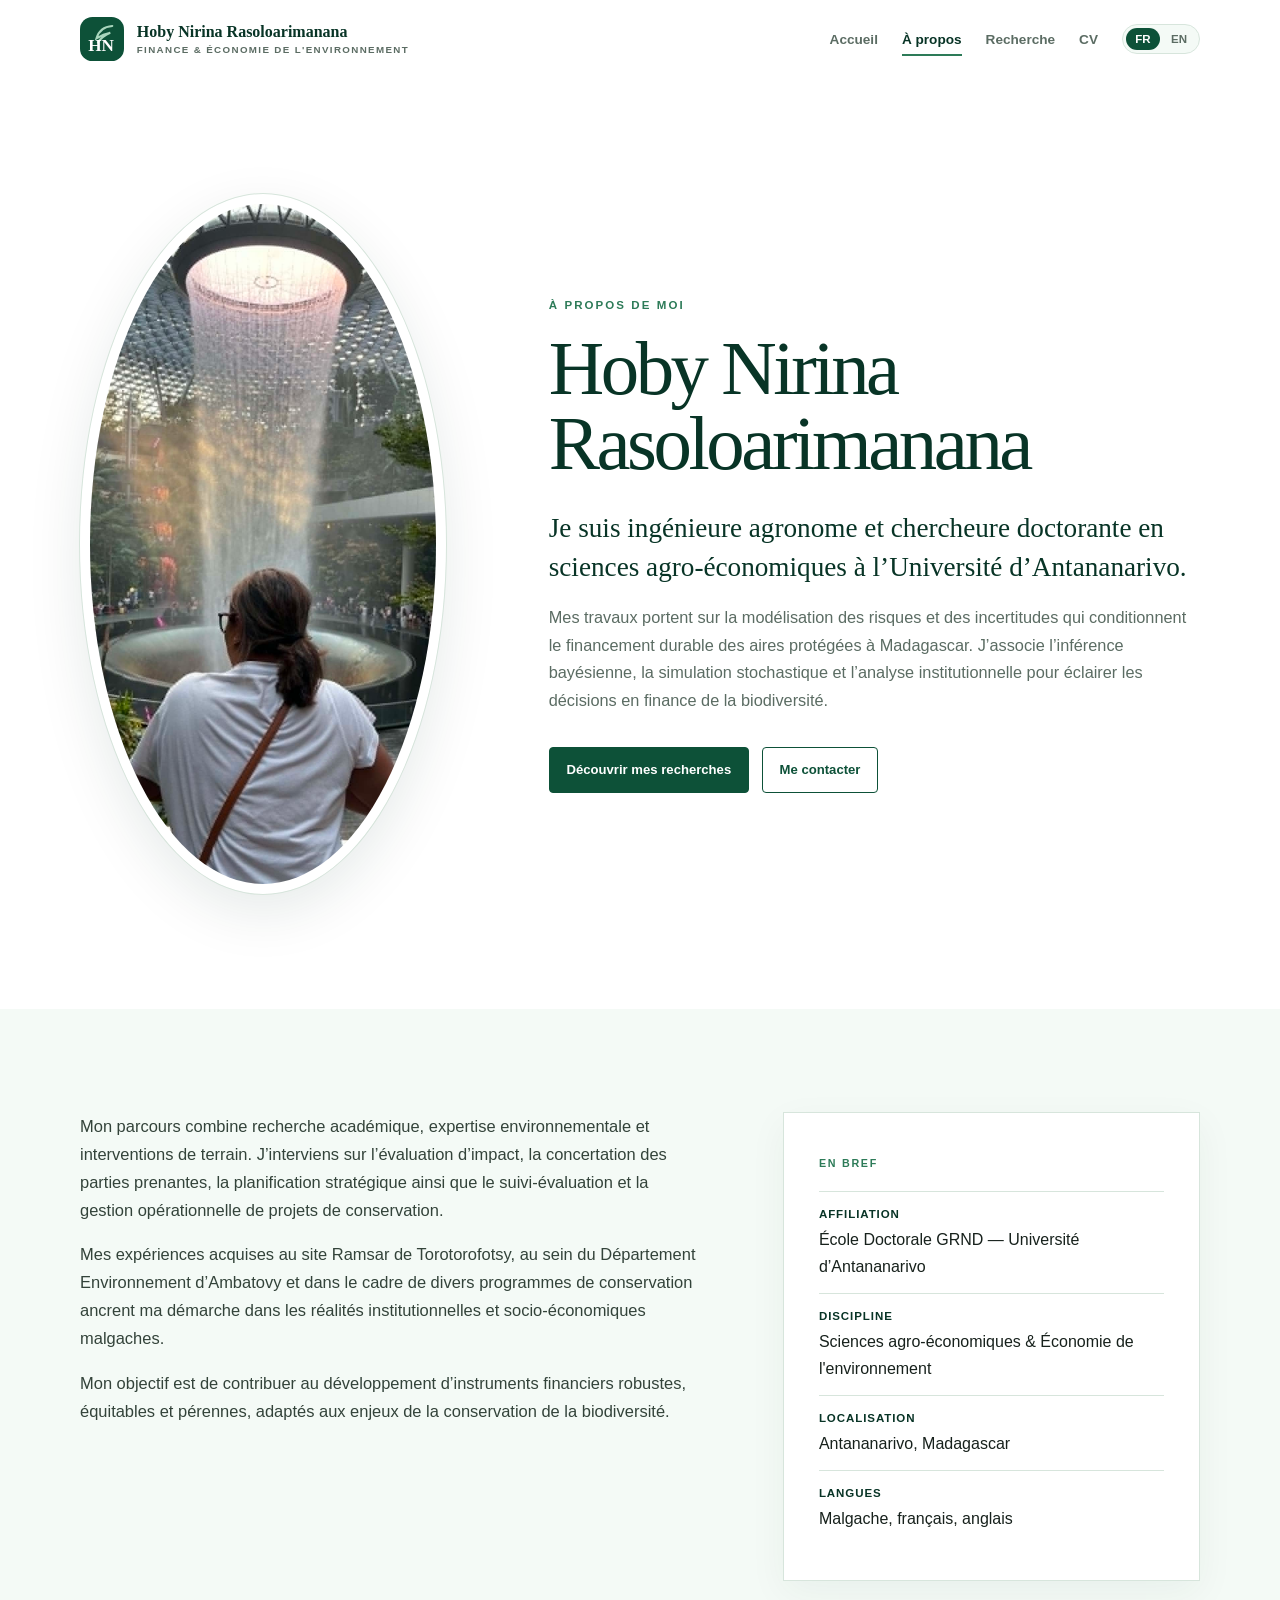
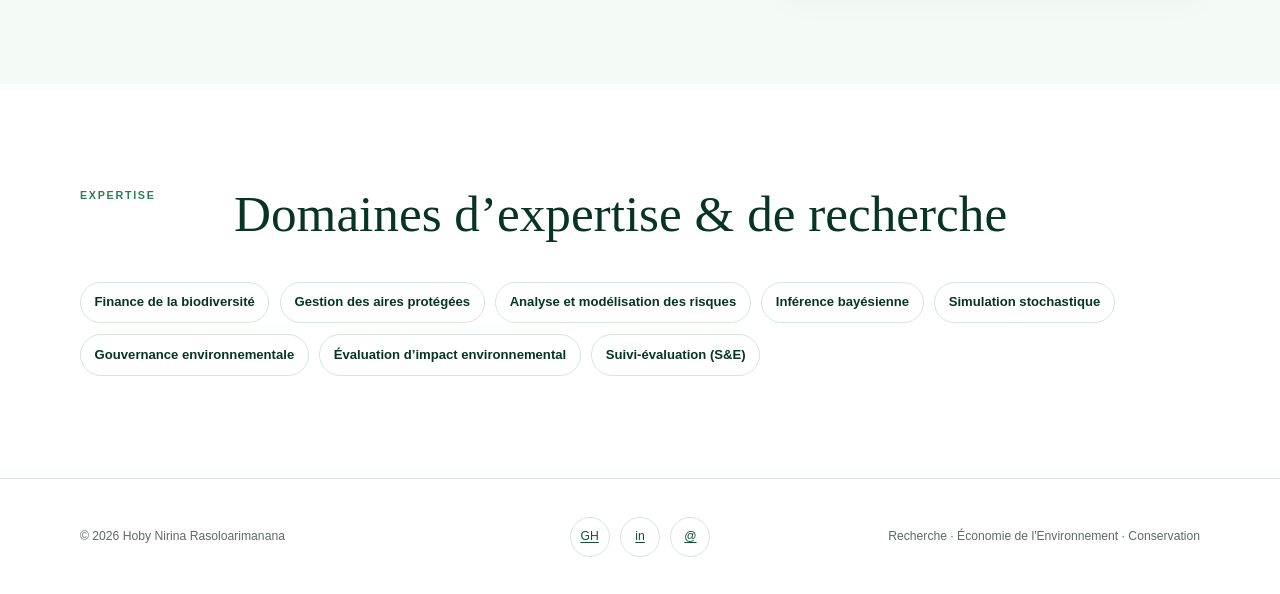
==== about.html @ bfa4f194 "Add files via upload" ====
<!doctype html>
<html lang="fr" data-language="fr">
<head>
  <meta charset="utf-8">
  <meta name="viewport" content="width=device-width,initial-scale=1">
  <meta name="description" content="Profil académique et professionnel de Hoby Nirina Rasoloarimanana, ingénieure agronome et chercheure.">
  <title>À propos | Hoby Nirina Rasoloarimanana</title>
  <link rel="icon" href="brand.svg" type="image/svg+xml">
  <link rel="stylesheet" href="style.css">
  <script src="main.js" defer></script>
</head>
<body data-title-fr="À propos | Hoby Nirina Rasoloarimanana" data-title-en="About | Hoby Nirina Rasoloarimanana">
  <script>/* Cette page partage volontairement le contenu principal de l'accueil. */</script>
  
  <header class="site-header">
    <nav class="navbar container">
      <a class="brand" href="index.html">
        <img src="brand.svg" alt="Logo Hoby Nirina Rasoloarimanana" width="44" height="44">
        <span>Hoby Nirina Rasoloarimanana
          <small>
            <span data-lang="fr">Finance & Économie de l'Environnement</span>
            <span data-lang="en">Financial & Environmental Economics</span>
          </small>
        </span>
      </a>
      <button class="menu-toggle" type="button" aria-label="Menu" aria-expanded="false" aria-controls="main-menu">
        <span></span><span></span><span></span>
      </button>
      <ul class="nav-links" id="main-menu">
        <li><a href="index.html"><span data-lang="fr">Accueil</span><span data-lang="en">Home</span></a></li>
        <li><a href="about.html" aria-current="page"><span data-lang="fr">À propos</span><span data-lang="en">About</span></a></li>
        <li><a href="research.html"><span data-lang="fr">Recherche</span><span data-lang="en">Research</span></a></li>
        <li><a href="cv.html">CV</a></li>
        <li class="language-switch">
          <button type="button" data-language-option="fr">FR</button>
          <button type="button" data-language-option="en">EN</button>
        </li>
      </ul>
    </nav>
  </header>

  <main id="content">
    <section class="about-hero">
      <div class="container about-grid">
        <figure class="portrait-wrap reveal">
          <img class="portrait" src="profile_hoby.png" alt="Portrait de Hoby Nirina Rasoloarimanana" width="700" height="700">
        </figure>
        <div class="reveal">
          <p class="eyebrow">
            <span data-lang="fr">À propos de moi</span>
            <span data-lang="en">About me</span>
          </p>
          <h1>Hoby Nirina<br>Rasoloarimanana</h1>
          
          <div data-lang="fr">
            <p class="hero-intro">Je suis ingénieure agronome et chercheure doctorante en sciences agro-économiques à l’Université d’Antananarivo.</p>
            <p class="hero-copy">Mes travaux portent sur la modélisation des risques et des incertitudes qui conditionnent le financement durable des aires protégées à Madagascar. J’associe l’inférence bayésienne, la simulation stochastique et l’analyse institutionnelle pour éclairer les décisions en finance de la biodiversité.</p>
          </div>
          
          <div data-lang="en">
            <p class="hero-intro">I am an Agronomist and PhD candidate in Agro-Economics at the University of Antananarivo.</p>
            <p class="hero-copy">My research focuses on modeling the risks and uncertainties surrounding the sustainable financing of protected areas in Madagascar. I combine Bayesian inference, stochastic simulation, and institutional analysis to guide biodiversity finance mechanisms.</p>
          </div>
          
          <div class="actions">
            <a class="button" href="research.html">
              <span data-lang="fr">Découvrir mes recherches</span>
              <span data-lang="en">Explore my research</span>
            </a>
            <a class="button secondary" href="mailto:hobynirina118@gmail.com">
              <span data-lang="fr">Me contacter</span>
              <span data-lang="en">Contact me</span>
            </a>
          </div>
        </div>
      </div>
    </section>

    <section class="section soft">
      <div class="container two-column">
        <div class="prose reveal">
          <div data-lang="fr">
            <p>Mon parcours combine recherche académique, expertise environnementale et interventions de terrain. J’interviens sur l’évaluation d’impact, la concertation des parties prenantes, la planification stratégique ainsi que le suivi-évaluation et la gestion opérationnelle de projets de conservation.</p>
            <p>Mes expériences acquises au site Ramsar de Torotorofotsy, au sein du Département Environnement d’Ambatovy et dans le cadre de divers programmes de conservation ancrent ma démarche dans les réalités institutionnelles et socio-économiques malgaches.</p>
            <p>Mon objectif est de contribuer au développement d’instruments financiers robustes, équitables et pérennes, adaptés aux enjeux de la conservation de la biodiversité.</p>
          </div>
          <div data-lang="en">
            <p>My background bridges academic research, environmental expertise, and field-based interventions. My experience covers environmental impact assessment, stakeholder engagement, strategic planning, monitoring & evaluation (M&E), and operational project management.</p>
            <p>My work at the Torotorofotsy Ramsar site, within Ambatovy’s Environment Department, and across various conservation initiatives deeply grounds my approach in Madagascar’s institutional and socio-economic realities.</p>
            <p>I aim to support the design of robust, equitable, and long-term financial mechanisms tailored to biodiversity conservation challenges.</p>
          </div>
        </div>
        
        <aside class="info-card reveal">
          <span class="card-label">
            <span data-lang="fr">En bref</span>
            <span data-lang="en">At a glance</span>
          </span>
          <ul class="compact-list">
            <li>
              <strong><span data-lang="fr">Affiliation</span><span data-lang="en">Affiliation</span></strong>
              <span>École Doctorale GRND — Université d’Antananarivo</span>
            </li>
            <li>
              <strong><span data-lang="fr">Discipline</span><span data-lang="en">Field</span></strong>
              <span>
                <span data-lang="fr">Sciences agro-économiques & Économie de l'environnement</span>
                <span data-lang="en">Agro-economics & Environmental Economics</span>
              </span>
            </li>
            <li>
              <strong><span data-lang="fr">Localisation</span><span data-lang="en">Location</span></strong>
              <span>Antananarivo, Madagascar</span>
            </li>
            <li>
              <strong><span data-lang="fr">Langues</span><span data-lang="en">Languages</span></strong>
              <span>
                <span data-lang="fr">Malgache, français, anglais</span>
                <span data-lang="en">Malagasy, French, English</span>
              </span>
            </li>
          </ul>
        </aside>
      </div>
    </section>

    <section class="section">
      <div class="container">
        <div class="section-heading reveal">
          <span class="section-number">Expertise</span>
          <div>
            <h2>
              <span data-lang="fr">Domaines d’expertise & de recherche</span>
              <span data-lang="en">Research & Professional Expertise</span>
            </h2>
          </div>
        </div>
        <ul class="topic-list reveal">
          <li><span data-lang="fr">Finance de la biodiversité</span><span data-lang="en">Biodiversity Finance</span></li>
          <li><span data-lang="fr">Gestion des aires protégées</span><span data-lang="en">Protected Area Management</span></li>
          <li><span data-lang="fr">Analyse et modélisation des risques</span><span data-lang="en">Risk Modeling & Analysis</span></li>
          <li><span data-lang="fr">Inférence bayésienne</span><span data-lang="en">Bayesian Inference</span></li>
          <li><span data-lang="fr">Simulation stochastique</span><span data-lang="en">Stochastic Simulation</span></li>
          <li><span data-lang="fr">Gouvernance environnementale</span><span data-lang="en">Environmental Governance</span></li>
          <li><span data-lang="fr">Évaluation d’impact environnemental</span><span data-lang="en">Environmental Impact Assessment</span></li>
          <li><span data-lang="fr">Suivi-évaluation (S&E)</span><span data-lang="en">Monitoring & Evaluation (M&E)</span></li>
        </ul>
      </div>
    </section>
  </main>

  <footer class="site-footer">
    <div class="container footer-inner">
      <p>© 2026 Hoby Nirina Rasoloarimanana</p>
      <div class="social-links">
        <a href="https://github.com/hobyrasolo" target="_blank" rel="noopener noreferrer" aria-label="GitHub">GH</a>
        <a href="https://www.linkedin.com/in/hoby-nirina-rasoloarimanana" target="_blank" rel="noopener noreferrer" aria-label="LinkedIn">in</a>
        <a href="mailto:hobynirina118@gmail.com" aria-label="Courriel">@</a>
      </div>
      <p>
        <span data-lang="fr">Recherche · Économie de l'Environnement · Conservation</span>
        <span data-lang="en">Research · Environmental Economics · Conservation</span>
      </p>
    </div>
  </footer>

  <button class="back-to-top" type="button" aria-label="Revenir en haut">↑</button>
</body>
</html>
---- style.css ----
:root{--forest:#0d5138;--deep:#083426;--leaf:#2d7b58;--mint:#dcefe4;--pale:#f4faf6;--white:#fff;--ink:#17211c;--muted:#5b6c63;--line:#d7e5dc;--serif:Georgia,"Times New Roman",serif;--sans:Inter,-apple-system,BlinkMacSystemFont,"Segoe UI",sans-serif;--max:1120px;--shadow:0 18px 55px rgba(8,52,38,.1)}
*{box-sizing:border-box}html{scroll-behavior:smooth}body{margin:0;background:var(--white);color:var(--ink);font-family:var(--sans);line-height:1.7;-webkit-font-smoothing:antialiased}body.menu-open{overflow:hidden}a{color:var(--forest);text-underline-offset:.2em}a:hover{color:var(--deep)}img,svg{display:block;max-width:100%}button,a{-webkit-tap-highlight-color:transparent}:focus-visible{outline:3px solid #9dcbb0;outline-offset:4px}::selection{background:var(--mint);color:var(--deep)}
[data-lang="en"]{display:none}html[data-language="en"] [data-lang="fr"]{display:none}html[data-language="en"] [data-lang="en"]{display:inline}html[data-language="en"] div[data-lang="en"],html[data-language="en"] p[data-lang="en"],html[data-language="en"] section[data-lang="en"]{display:block}.container{width:min(calc(100% - 2.5rem),var(--max));margin:auto}.skip-link{position:fixed;top:-5rem;left:1rem;z-index:2000;padding:.7rem 1rem;border-radius:6px;background:var(--deep);color:#fff}.skip-link:focus{top:1rem}
.site-header{position:sticky;top:0;z-index:1000;background:rgba(255,255,255,.96);border-bottom:1px solid transparent;backdrop-filter:blur(14px);transition:.2s}.site-header.is-scrolled{border-color:var(--line);box-shadow:0 8px 28px rgba(8,52,38,.06)}.navbar{min-height:78px;display:flex;align-items:center;justify-content:space-between;gap:2rem}.brand{display:flex;align-items:center;gap:.8rem;color:var(--deep);font-family:var(--serif);font-weight:700;line-height:1.12;text-decoration:none}.brand img{width:44px;height:44px}.brand small{display:block;margin-top:.25rem;color:var(--muted);font:600 .61rem/1 var(--sans);letter-spacing:.14em;text-transform:uppercase}.nav-links{display:flex;align-items:center;gap:1.5rem;margin:0;padding:0;list-style:none}.nav-links a{position:relative;color:var(--muted);font-size:.85rem;font-weight:650;text-decoration:none}.nav-links a::after{content:"";position:absolute;right:100%;bottom:-.55rem;left:0;height:2px;background:var(--leaf);transition:right .18s}.nav-links a:hover,.nav-links a[aria-current="page"]{color:var(--deep)}.nav-links a:hover::after,.nav-links a[aria-current="page"]::after{right:0}.language-switch{display:flex;gap:2px;padding:3px;border:1px solid var(--line);border-radius:999px;background:var(--pale)}.language-switch button{min-width:34px;padding:.3rem .45rem;border:0;border-radius:999px;background:transparent;color:var(--muted);font:750 .72rem var(--sans);cursor:pointer}.language-switch button.is-active{background:var(--forest);color:#fff}.menu-toggle{display:none;width:44px;height:44px;padding:10px;border:1px solid var(--line);border-radius:50%;background:#fff;color:var(--deep);cursor:pointer}.menu-toggle span{display:block;width:21px;height:2px;margin:4px auto;background:currentColor;transition:.18s}.menu-toggle[aria-expanded="true"] span:nth-child(1){transform:translateY(6px) rotate(45deg)}.menu-toggle[aria-expanded="true"] span:nth-child(2){opacity:0}.menu-toggle[aria-expanded="true"] span:nth-child(3){transform:translateY(-6px) rotate(-45deg)}
.about-hero{padding:clamp(4rem,9vw,7.5rem) 0}.about-grid{display:grid;grid-template-columns:minmax(260px,.72fr) minmax(0,1.28fr);align-items:center;gap:clamp(3rem,8vw,7rem)}.portrait-wrap{margin:0}.portrait{width:min(100%,430px);aspect-ratio:1;object-fit:cover;border:10px solid #fff;border-radius:50%;outline:1px solid var(--line);box-shadow:var(--shadow)}.eyebrow{margin:0 0 1rem;color:var(--leaf);font-size:.72rem;font-weight:800;letter-spacing:.18em;text-transform:uppercase}h1,h2,h3{font-family:var(--serif);color:var(--deep)}h1{max-width:780px;margin:0;font-size:clamp(2.7rem,6vw,5.3rem);font-weight:500;line-height:.98;letter-spacing:-.045em}.hero-intro{max-width:760px;margin:1.7rem 0 .8rem;color:var(--deep);font-family:var(--serif);font-size:clamp(1.25rem,2.5vw,1.7rem);line-height:1.45}.hero-copy,.lead{max-width:760px;color:var(--muted);font-size:1.02rem}.actions{display:flex;flex-wrap:wrap;gap:.8rem;margin-top:2rem}.button{display:inline-flex;align-items:center;justify-content:center;min-height:46px;padding:.65rem 1.05rem;border:1px solid var(--forest);border-radius:4px;background:var(--forest);color:#fff;font-size:.82rem;font-weight:750;text-decoration:none}.button:hover{background:var(--deep);color:#fff}.button.secondary{background:#fff;color:var(--forest)}.button.secondary:hover{background:var(--pale)}
.section{padding:clamp(4.5rem,8vw,7rem) 0}.soft{background:var(--pale)}.two-column{display:grid;grid-template-columns:1.2fr .8fr;gap:clamp(2rem,6vw,5rem);align-items:start}.prose p:first-child{margin-top:0}.prose{color:#33433a;font-size:1.03rem}.info-card{padding:clamp(1.5rem,3vw,2.2rem);border:1px solid var(--line);background:#fff;box-shadow:0 12px 36px rgba(8,52,38,.05)}.card-label,.section-number{color:var(--leaf);font-size:.67rem;font-weight:800;letter-spacing:.16em;text-transform:uppercase}.compact-list{margin:1rem 0 0;padding:0;list-style:none}.compact-list li{display:grid;gap:.1rem;padding:.8rem 0;border-top:1px solid var(--line)}.compact-list strong{color:var(--deep);font-size:.72rem;text-transform:uppercase;letter-spacing:.08em}.section-heading{display:grid;grid-template-columns:130px 1fr;gap:1.5rem;margin-bottom:2.5rem}.section-heading h2{margin:0;font-size:clamp(2rem,4vw,3.3rem);font-weight:500;line-height:1.08}.section-heading p{max-width:700px;color:var(--muted)}.topic-list{display:flex;flex-wrap:wrap;gap:.65rem;margin:0;padding:0;list-style:none}.topic-list li{padding:.55rem .85rem;border:1px solid var(--line);border-radius:999px;background:#fff;color:var(--deep);font-size:.82rem;font-weight:650}.page-header{padding:clamp(4rem,9vw,7rem) 0;background:var(--pale);border-bottom:1px solid var(--line)}.page-header h1{font-size:clamp(2.6rem,6vw,5rem)}
.research-grid{display:grid;grid-template-columns:repeat(2,1fr);gap:1rem}.research-grid .info-card h3{margin-top:0;font-size:1.35rem}.publication-list{margin:0;padding:0;list-style:none}.publication{display:grid;grid-template-columns:90px 1fr;gap:1.5rem;padding:1.7rem 0;border-top:1px solid var(--line)}.publication-year{color:var(--leaf);font-weight:800}.publication h3{margin:0;font-size:1.35rem}.publication p{margin:.55rem 0;color:var(--muted)}.publication-links{display:flex;gap:1rem;font-size:.82rem;font-weight:700}.timeline{position:relative;margin-left:.35rem;padding-left:2rem;border-left:1px solid var(--line)}.timeline-item{position:relative;padding:0 0 2.5rem}.timeline-item::before{content:"";position:absolute;top:.35rem;left:-2.38rem;width:.65rem;height:.65rem;border:3px solid #fff;border-radius:50%;background:var(--leaf);box-shadow:0 0 0 1px var(--leaf)}.timeline-period{color:var(--leaf);font-size:.73rem;font-weight:800;letter-spacing:.1em;text-transform:uppercase}.timeline-item h3{margin:.2rem 0;font-size:1.3rem}.timeline-item p{max-width:780px;margin:.3rem 0;color:var(--muted)}.education-grid{display:grid;grid-template-columns:repeat(3,1fr);gap:1rem}.education-card{padding:1.5rem;border-top:3px solid var(--leaf);background:#fff}.education-card h3{margin:.6rem 0;font-size:1.2rem}.education-card p{color:var(--muted)}
.pdf-shell{overflow:hidden;min-height:72vh;border:1px solid var(--line);background:var(--pale);box-shadow:var(--shadow)}.pdf-shell object,.pdf-shell iframe{width:100%;height:78vh;min-height:620px;border:0}.site-footer{padding:2.2rem 0;border-top:1px solid var(--line);background:#fff}.footer-inner{display:grid;grid-template-columns:1fr auto 1fr;align-items:center;gap:1rem;color:var(--muted);font-size:.76rem}.footer-inner>p:last-child{text-align:right}.social-links{display:flex;justify-content:center;gap:.65rem}.social-links a{display:grid;width:40px;height:40px;place-items:center;border:1px solid var(--line);border-radius:50%;color:var(--forest);transition:.18s}.social-links a:hover{border-color:var(--forest);background:var(--forest);color:#fff}.social-links svg{width:18px;height:18px;fill:currentColor}.back-to-top{position:fixed;right:1.25rem;bottom:1.25rem;z-index:900;width:46px;height:46px;border:0;border-radius:50%;background:var(--forest);color:#fff;font-size:1.25rem;box-shadow:var(--shadow);cursor:pointer;opacity:0;visibility:hidden;transform:translateY(12px);transition:.2s}.back-to-top.is-visible{opacity:1;visibility:visible;transform:none}.reveal{opacity:0;transform:translateY(14px);transition:opacity .5s,transform .5s}.reveal.is-visible{opacity:1;transform:none}
@media(max-width:820px){.navbar{min-height:70px}.brand span{font-size:.9rem}.menu-toggle{display:block}.nav-links{position:fixed;inset:70px 0 auto;display:none;flex-direction:column;align-items:stretch;gap:0;padding:1rem 1.25rem 1.4rem;border-bottom:1px solid var(--line);background:#fff;box-shadow:0 18px 35px rgba(8,52,38,.09)}.nav-links.is-open{display:flex}.nav-links a{display:block;padding:.8rem 0;font-size:1rem}.nav-links a::after{display:none}.language-switch{align-self:flex-start;margin-top:.7rem}.about-grid,.two-column{grid-template-columns:1fr}.portrait{width:min(74vw,350px)}.section-heading{grid-template-columns:1fr;gap:.5rem}.research-grid,.education-grid{grid-template-columns:1fr}.footer-inner{grid-template-columns:1fr;text-align:center}.footer-inner>p:last-child{text-align:center}.footer-inner p{margin:.25rem}.pdf-shell object,.pdf-shell iframe{height:68vh;min-height:500px}}
@media(max-width:520px){.container{width:min(calc(100% - 1.5rem),var(--max))}.brand small{display:none}.brand img{width:39px;height:39px}.about-hero{padding-top:3rem}.publication{grid-template-columns:1fr;gap:.3rem}.actions{align-items:stretch}.button{width:100%}}
@media(prefers-reduced-motion:reduce){html{scroll-behavior:auto}*,*::before,*::after{transition:none!important;animation:none!important}.reveal{opacity:1;transform:none}}
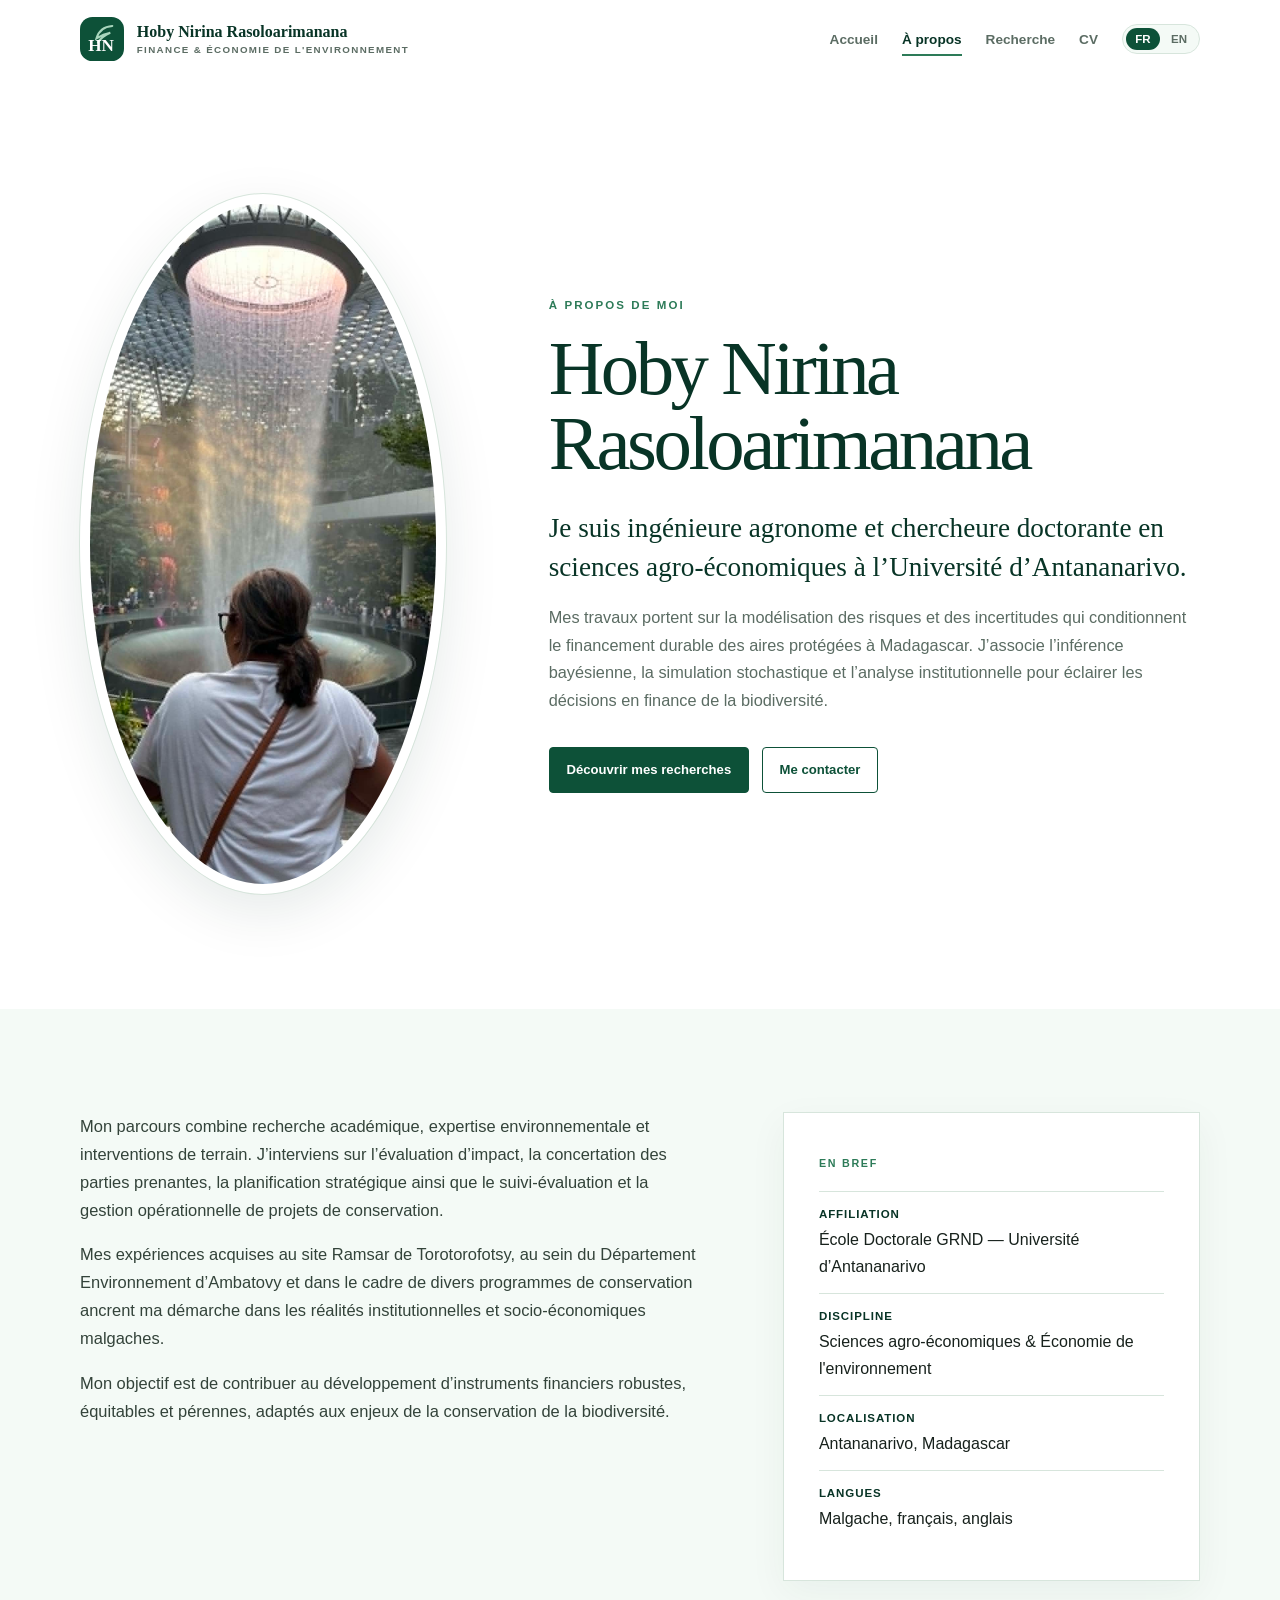
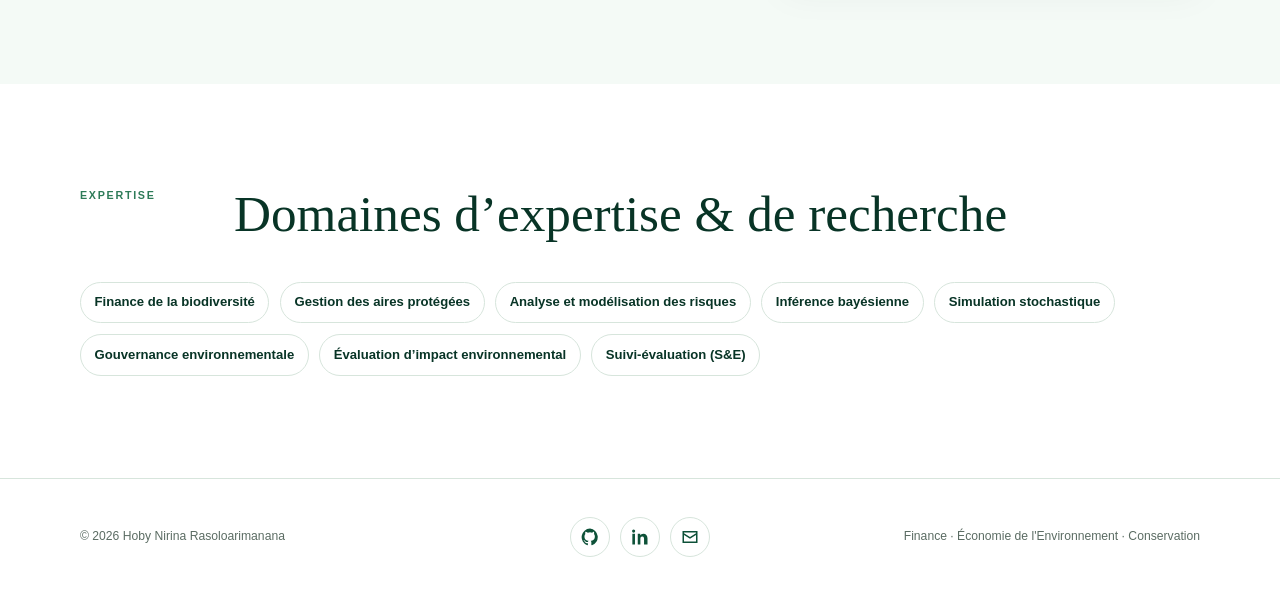
==== commit d9a02157: "Add files via upload" ====
--- a/about.html
+++ b/about.html
@@ -152,18 +152,25 @@
   <footer class="site-footer">
     <div class="container footer-inner">
       <p>© 2026 Hoby Nirina Rasoloarimanana</p>
-      <div class="social-links">
-        <a href="https://github.com/hobyrasolo" target="_blank" rel="noopener noreferrer" aria-label="GitHub">GH</a>
-        <a href="https://www.linkedin.com/in/hoby-nirina-rasoloarimanana" target="_blank" rel="noopener noreferrer" aria-label="LinkedIn">in</a>
-        <a href="mailto:hobynirina118@gmail.com" aria-label="Courriel">@</a>
+      <div class="social-links" aria-label="Réseaux et contact">
+        <a href="https://github.com/hobyrasolo" target="_blank" rel="noopener noreferrer" aria-label="GitHub">
+          <svg viewBox="0 0 24 24"><path d="M12 .7A11.5 11.5 0 0 0 8.4 23c.6.1.8-.3.8-.6v-2.2c-3.3.7-4-1.4-4-1.4-.5-1.4-1.3-1.8-1.3-1.8-1.1-.7.1-.7.1-.7 1.2.1 1.8 1.2 1.8 1.2 1.1 1.8 2.8 1.3 3.5 1 .1-.8.4-1.3.8-1.6-2.7-.3-5.5-1.3-5.5-5.7 0-1.3.5-2.3 1.2-3.1-.1-.3-.5-1.6.1-3.1 0 0 1-.3 3.2 1.2a11 11 0 0 1 5.8 0C16.2 4.7 17.2 5 17.2 5c.6 1.5.2 2.8.1 3.1.8.8 1.2 1.8 1.2 3.1 0 4.4-2.8 5.4-5.5 5.7.4.4.8 1.1.8 2.2v3.3c0 .3.2.7.8.6A11.5 11.5 0 0 0 12 .7z"/></svg>
+        </a>
+        <a href="https://www.linkedin.com/in/hoby-nirina-rasoloarimanana" target="_blank" rel="noopener noreferrer" aria-label="LinkedIn">
+          <svg viewBox="0 0 24 24"><path d="M5.3 7.8H1.8V22h3.5V7.8zM3.5 2A2.1 2.1 0 1 0 3.5 6.2 2.1 2.1 0 0 0 3.5 2zM22 13.8c0-4.3-2.3-6.3-5.4-6.3-2.5 0-3.6 1.4-4.2 2.3v-2H9V22h3.5v-7c0-1.8.3-3.6 2.6-3.6 2.2 0 2.3 2.1 2.3 3.7V22H22v-8.2z"/></svg>
+        </a>
+        <a href="mailto:hobynirina118@gmail.com" aria-label="Courriel">
+          <svg viewBox="0 0 24 24"><path d="M2 4h20v16H2V4zm2 2v1l8 5 8-5V6H4zm16 12V9.4l-8 5-8-5V18h16z"/></svg>
+        </a>
       </div>
       <p>
-        <span data-lang="fr">Recherche · Économie de l'Environnement · Conservation</span>
-        <span data-lang="en">Research · Environmental Economics · Conservation</span>
+        <span data-lang="fr">Finance · Économie de l'Environnement · Conservation</span>
+        <span data-lang="en">Financial· Environmental Economics · Conservation</span>
       </p>
     </div>
   </footer>
 
   <button class="back-to-top" type="button" aria-label="Revenir en haut">↑</button>
+  
 </body>
 </html>
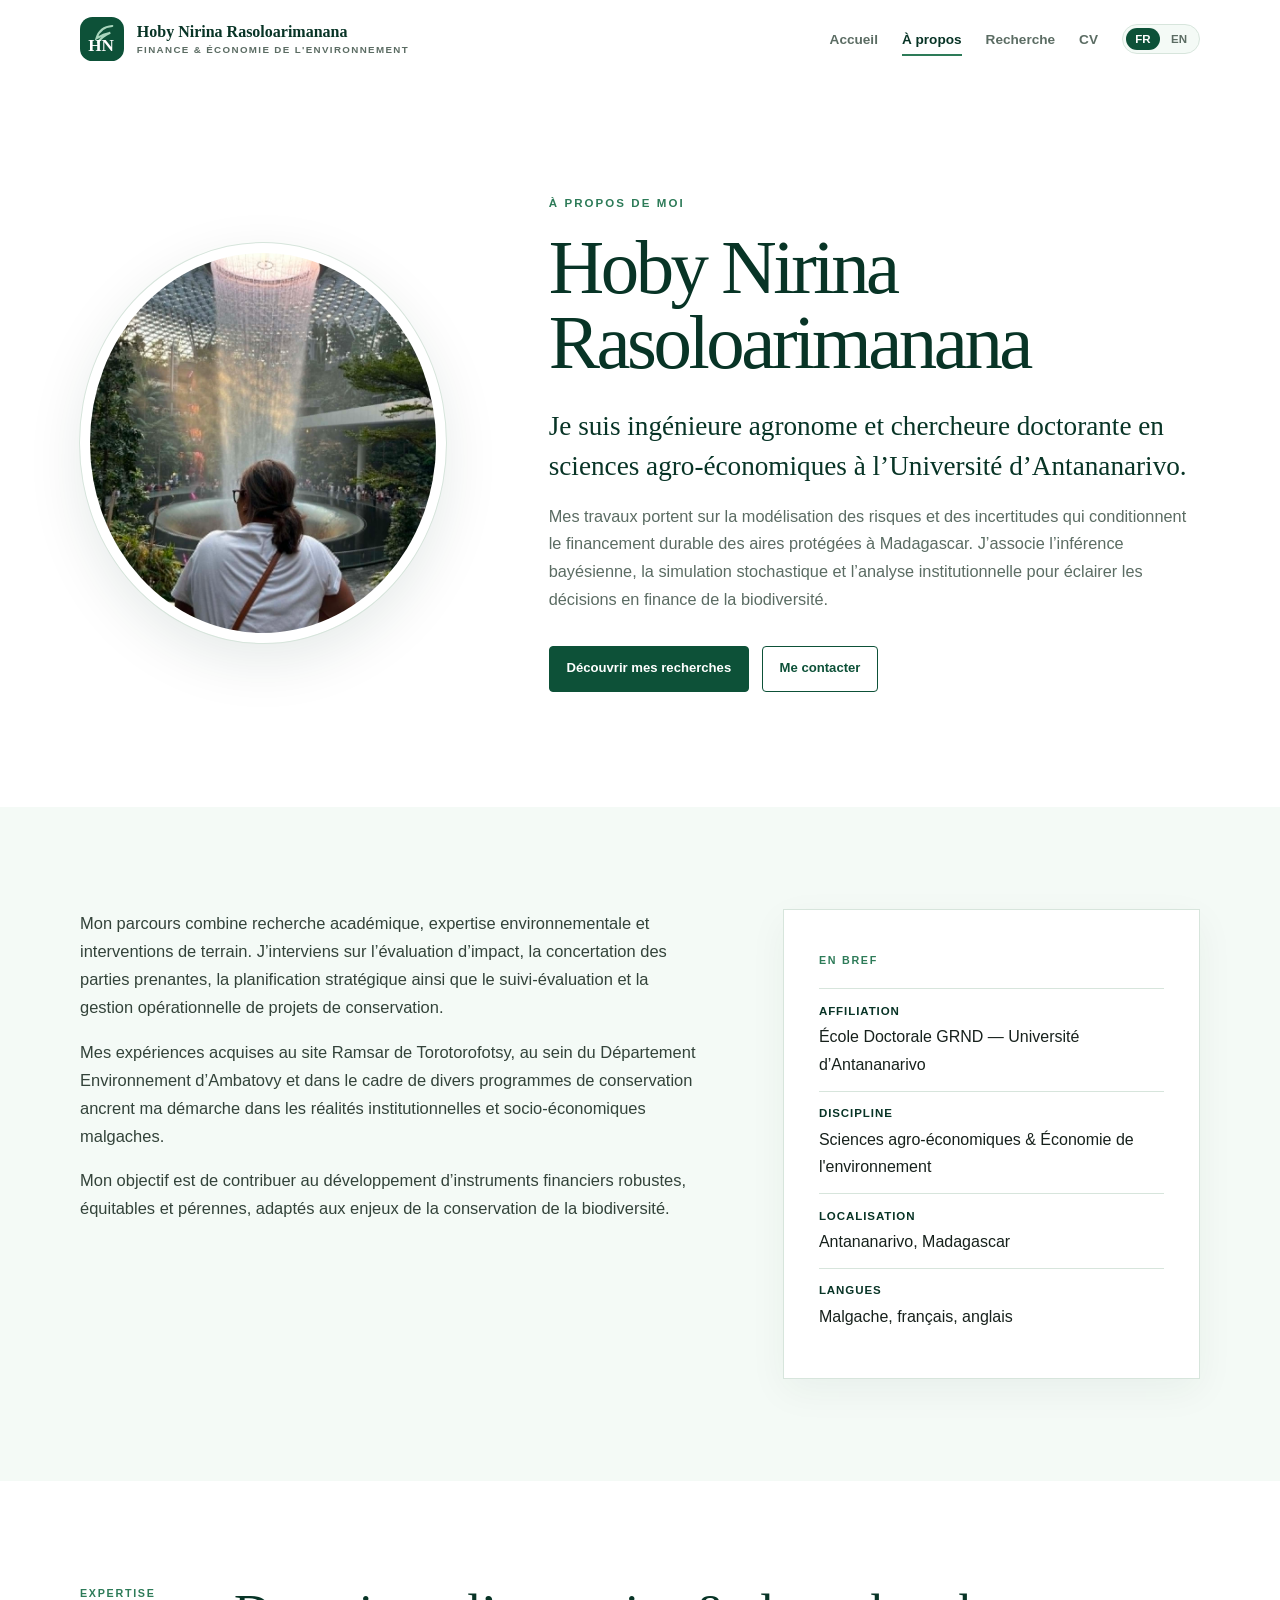
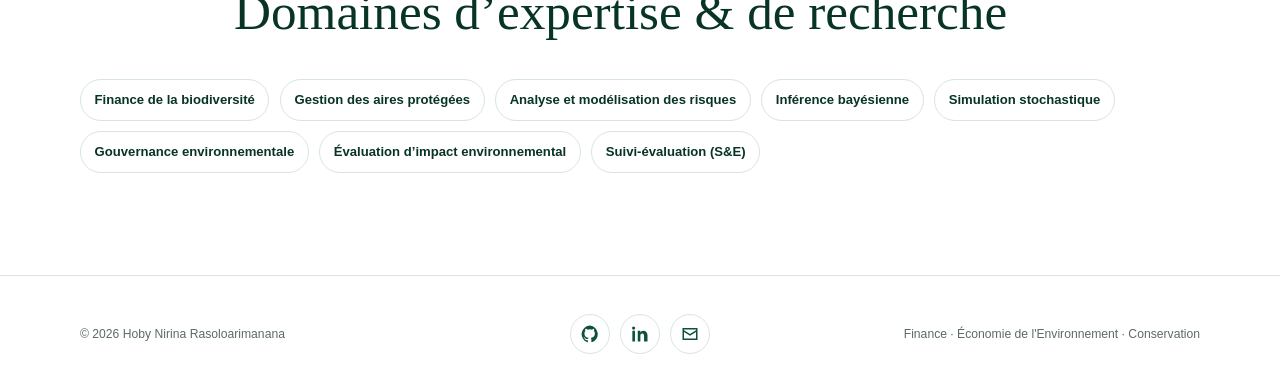
==== commit 0902936a: "Update about.html" ====
--- a/about.html
+++ b/about.html
@@ -43,7 +43,13 @@
     <section class="about-hero">
       <div class="container about-grid">
         <figure class="portrait-wrap reveal">
-          <img class="portrait" src="profile_hoby.png" alt="Portrait de Hoby Nirina Rasoloarimanana" width="700" height="700">
+          <img class="portrait" 
+               src="profile_hoby.png" 
+               alt="Portrait de Hoby Nirina Rasoloarimanana" 
+               width="400" 
+               height="400" 
+               loading="eager" 
+               decoding="async">
         </figure>
         <div class="reveal">
           <p class="eyebrow">
@@ -173,4 +179,4 @@
   <button class="back-to-top" type="button" aria-label="Revenir en haut">↑</button>
   
 </body>
-</html>+</html>
--- a/style.css
+++ b/style.css
@@ -1,11 +1,807 @@
-:root{--forest:#0d5138;--deep:#083426;--leaf:#2d7b58;--mint:#dcefe4;--pale:#f4faf6;--white:#fff;--ink:#17211c;--muted:#5b6c63;--line:#d7e5dc;--serif:Georgia,"Times New Roman",serif;--sans:Inter,-apple-system,BlinkMacSystemFont,"Segoe UI",sans-serif;--max:1120px;--shadow:0 18px 55px rgba(8,52,38,.1)}
-*{box-sizing:border-box}html{scroll-behavior:smooth}body{margin:0;background:var(--white);color:var(--ink);font-family:var(--sans);line-height:1.7;-webkit-font-smoothing:antialiased}body.menu-open{overflow:hidden}a{color:var(--forest);text-underline-offset:.2em}a:hover{color:var(--deep)}img,svg{display:block;max-width:100%}button,a{-webkit-tap-highlight-color:transparent}:focus-visible{outline:3px solid #9dcbb0;outline-offset:4px}::selection{background:var(--mint);color:var(--deep)}
-[data-lang="en"]{display:none}html[data-language="en"] [data-lang="fr"]{display:none}html[data-language="en"] [data-lang="en"]{display:inline}html[data-language="en"] div[data-lang="en"],html[data-language="en"] p[data-lang="en"],html[data-language="en"] section[data-lang="en"]{display:block}.container{width:min(calc(100% - 2.5rem),var(--max));margin:auto}.skip-link{position:fixed;top:-5rem;left:1rem;z-index:2000;padding:.7rem 1rem;border-radius:6px;background:var(--deep);color:#fff}.skip-link:focus{top:1rem}
-.site-header{position:sticky;top:0;z-index:1000;background:rgba(255,255,255,.96);border-bottom:1px solid transparent;backdrop-filter:blur(14px);transition:.2s}.site-header.is-scrolled{border-color:var(--line);box-shadow:0 8px 28px rgba(8,52,38,.06)}.navbar{min-height:78px;display:flex;align-items:center;justify-content:space-between;gap:2rem}.brand{display:flex;align-items:center;gap:.8rem;color:var(--deep);font-family:var(--serif);font-weight:700;line-height:1.12;text-decoration:none}.brand img{width:44px;height:44px}.brand small{display:block;margin-top:.25rem;color:var(--muted);font:600 .61rem/1 var(--sans);letter-spacing:.14em;text-transform:uppercase}.nav-links{display:flex;align-items:center;gap:1.5rem;margin:0;padding:0;list-style:none}.nav-links a{position:relative;color:var(--muted);font-size:.85rem;font-weight:650;text-decoration:none}.nav-links a::after{content:"";position:absolute;right:100%;bottom:-.55rem;left:0;height:2px;background:var(--leaf);transition:right .18s}.nav-links a:hover,.nav-links a[aria-current="page"]{color:var(--deep)}.nav-links a:hover::after,.nav-links a[aria-current="page"]::after{right:0}.language-switch{display:flex;gap:2px;padding:3px;border:1px solid var(--line);border-radius:999px;background:var(--pale)}.language-switch button{min-width:34px;padding:.3rem .45rem;border:0;border-radius:999px;background:transparent;color:var(--muted);font:750 .72rem var(--sans);cursor:pointer}.language-switch button.is-active{background:var(--forest);color:#fff}.menu-toggle{display:none;width:44px;height:44px;padding:10px;border:1px solid var(--line);border-radius:50%;background:#fff;color:var(--deep);cursor:pointer}.menu-toggle span{display:block;width:21px;height:2px;margin:4px auto;background:currentColor;transition:.18s}.menu-toggle[aria-expanded="true"] span:nth-child(1){transform:translateY(6px) rotate(45deg)}.menu-toggle[aria-expanded="true"] span:nth-child(2){opacity:0}.menu-toggle[aria-expanded="true"] span:nth-child(3){transform:translateY(-6px) rotate(-45deg)}
-.about-hero{padding:clamp(4rem,9vw,7.5rem) 0}.about-grid{display:grid;grid-template-columns:minmax(260px,.72fr) minmax(0,1.28fr);align-items:center;gap:clamp(3rem,8vw,7rem)}.portrait-wrap{margin:0}.portrait{width:min(100%,430px);aspect-ratio:1;object-fit:cover;border:10px solid #fff;border-radius:50%;outline:1px solid var(--line);box-shadow:var(--shadow)}.eyebrow{margin:0 0 1rem;color:var(--leaf);font-size:.72rem;font-weight:800;letter-spacing:.18em;text-transform:uppercase}h1,h2,h3{font-family:var(--serif);color:var(--deep)}h1{max-width:780px;margin:0;font-size:clamp(2.7rem,6vw,5.3rem);font-weight:500;line-height:.98;letter-spacing:-.045em}.hero-intro{max-width:760px;margin:1.7rem 0 .8rem;color:var(--deep);font-family:var(--serif);font-size:clamp(1.25rem,2.5vw,1.7rem);line-height:1.45}.hero-copy,.lead{max-width:760px;color:var(--muted);font-size:1.02rem}.actions{display:flex;flex-wrap:wrap;gap:.8rem;margin-top:2rem}.button{display:inline-flex;align-items:center;justify-content:center;min-height:46px;padding:.65rem 1.05rem;border:1px solid var(--forest);border-radius:4px;background:var(--forest);color:#fff;font-size:.82rem;font-weight:750;text-decoration:none}.button:hover{background:var(--deep);color:#fff}.button.secondary{background:#fff;color:var(--forest)}.button.secondary:hover{background:var(--pale)}
-.section{padding:clamp(4.5rem,8vw,7rem) 0}.soft{background:var(--pale)}.two-column{display:grid;grid-template-columns:1.2fr .8fr;gap:clamp(2rem,6vw,5rem);align-items:start}.prose p:first-child{margin-top:0}.prose{color:#33433a;font-size:1.03rem}.info-card{padding:clamp(1.5rem,3vw,2.2rem);border:1px solid var(--line);background:#fff;box-shadow:0 12px 36px rgba(8,52,38,.05)}.card-label,.section-number{color:var(--leaf);font-size:.67rem;font-weight:800;letter-spacing:.16em;text-transform:uppercase}.compact-list{margin:1rem 0 0;padding:0;list-style:none}.compact-list li{display:grid;gap:.1rem;padding:.8rem 0;border-top:1px solid var(--line)}.compact-list strong{color:var(--deep);font-size:.72rem;text-transform:uppercase;letter-spacing:.08em}.section-heading{display:grid;grid-template-columns:130px 1fr;gap:1.5rem;margin-bottom:2.5rem}.section-heading h2{margin:0;font-size:clamp(2rem,4vw,3.3rem);font-weight:500;line-height:1.08}.section-heading p{max-width:700px;color:var(--muted)}.topic-list{display:flex;flex-wrap:wrap;gap:.65rem;margin:0;padding:0;list-style:none}.topic-list li{padding:.55rem .85rem;border:1px solid var(--line);border-radius:999px;background:#fff;color:var(--deep);font-size:.82rem;font-weight:650}.page-header{padding:clamp(4rem,9vw,7rem) 0;background:var(--pale);border-bottom:1px solid var(--line)}.page-header h1{font-size:clamp(2.6rem,6vw,5rem)}
-.research-grid{display:grid;grid-template-columns:repeat(2,1fr);gap:1rem}.research-grid .info-card h3{margin-top:0;font-size:1.35rem}.publication-list{margin:0;padding:0;list-style:none}.publication{display:grid;grid-template-columns:90px 1fr;gap:1.5rem;padding:1.7rem 0;border-top:1px solid var(--line)}.publication-year{color:var(--leaf);font-weight:800}.publication h3{margin:0;font-size:1.35rem}.publication p{margin:.55rem 0;color:var(--muted)}.publication-links{display:flex;gap:1rem;font-size:.82rem;font-weight:700}.timeline{position:relative;margin-left:.35rem;padding-left:2rem;border-left:1px solid var(--line)}.timeline-item{position:relative;padding:0 0 2.5rem}.timeline-item::before{content:"";position:absolute;top:.35rem;left:-2.38rem;width:.65rem;height:.65rem;border:3px solid #fff;border-radius:50%;background:var(--leaf);box-shadow:0 0 0 1px var(--leaf)}.timeline-period{color:var(--leaf);font-size:.73rem;font-weight:800;letter-spacing:.1em;text-transform:uppercase}.timeline-item h3{margin:.2rem 0;font-size:1.3rem}.timeline-item p{max-width:780px;margin:.3rem 0;color:var(--muted)}.education-grid{display:grid;grid-template-columns:repeat(3,1fr);gap:1rem}.education-card{padding:1.5rem;border-top:3px solid var(--leaf);background:#fff}.education-card h3{margin:.6rem 0;font-size:1.2rem}.education-card p{color:var(--muted)}
-.pdf-shell{overflow:hidden;min-height:72vh;border:1px solid var(--line);background:var(--pale);box-shadow:var(--shadow)}.pdf-shell object,.pdf-shell iframe{width:100%;height:78vh;min-height:620px;border:0}.site-footer{padding:2.2rem 0;border-top:1px solid var(--line);background:#fff}.footer-inner{display:grid;grid-template-columns:1fr auto 1fr;align-items:center;gap:1rem;color:var(--muted);font-size:.76rem}.footer-inner>p:last-child{text-align:right}.social-links{display:flex;justify-content:center;gap:.65rem}.social-links a{display:grid;width:40px;height:40px;place-items:center;border:1px solid var(--line);border-radius:50%;color:var(--forest);transition:.18s}.social-links a:hover{border-color:var(--forest);background:var(--forest);color:#fff}.social-links svg{width:18px;height:18px;fill:currentColor}.back-to-top{position:fixed;right:1.25rem;bottom:1.25rem;z-index:900;width:46px;height:46px;border:0;border-radius:50%;background:var(--forest);color:#fff;font-size:1.25rem;box-shadow:var(--shadow);cursor:pointer;opacity:0;visibility:hidden;transform:translateY(12px);transition:.2s}.back-to-top.is-visible{opacity:1;visibility:visible;transform:none}.reveal{opacity:0;transform:translateY(14px);transition:opacity .5s,transform .5s}.reveal.is-visible{opacity:1;transform:none}
-@media(max-width:820px){.navbar{min-height:70px}.brand span{font-size:.9rem}.menu-toggle{display:block}.nav-links{position:fixed;inset:70px 0 auto;display:none;flex-direction:column;align-items:stretch;gap:0;padding:1rem 1.25rem 1.4rem;border-bottom:1px solid var(--line);background:#fff;box-shadow:0 18px 35px rgba(8,52,38,.09)}.nav-links.is-open{display:flex}.nav-links a{display:block;padding:.8rem 0;font-size:1rem}.nav-links a::after{display:none}.language-switch{align-self:flex-start;margin-top:.7rem}.about-grid,.two-column{grid-template-columns:1fr}.portrait{width:min(74vw,350px)}.section-heading{grid-template-columns:1fr;gap:.5rem}.research-grid,.education-grid{grid-template-columns:1fr}.footer-inner{grid-template-columns:1fr;text-align:center}.footer-inner>p:last-child{text-align:center}.footer-inner p{margin:.25rem}.pdf-shell object,.pdf-shell iframe{height:68vh;min-height:500px}}
-@media(max-width:520px){.container{width:min(calc(100% - 1.5rem),var(--max))}.brand small{display:none}.brand img{width:39px;height:39px}.about-hero{padding-top:3rem}.publication{grid-template-columns:1fr;gap:.3rem}.actions{align-items:stretch}.button{width:100%}}
-@media(prefers-reduced-motion:reduce){html{scroll-behavior:auto}*,*::before,*::after{transition:none!important;animation:none!important}.reveal{opacity:1;transform:none}}
+:root {
+  --forest: #0d5138;
+  --deep: #083426;
+  --leaf: #2d7b58;
+  --mint: #dcefe4;
+  --pale: #f4faf6;
+  --white: #fff;
+  --ink: #17211c;
+  --muted: #5b6c63;
+  --line: #d7e5dc;
+  --serif: Georgia, "Times New Roman", serif;
+  --sans: Inter, -apple-system, BlinkMacSystemFont, "Segoe UI", sans-serif;
+  --max: 1120px;
+  --shadow: 0 18px 55px rgba(8, 52, 38, .1);
+}
+
+* {
+  box-sizing: border-box;
+}
+
+html {
+  scroll-behavior: smooth;
+}
+
+body {
+  margin: 0;
+  background: var(--white);
+  color: var(--ink);
+  font-family: var(--sans);
+  line-height: 1.7;
+  -webkit-font-smoothing: antialiased;
+}
+
+body.menu-open {
+  overflow: hidden;
+}
+
+a {
+  color: var(--forest);
+  text-underline-offset: .2em;
+}
+
+a:hover {
+  color: var(--deep);
+}
+
+img,
+svg {
+  display: block;
+  max-width: 100%;
+}
+
+button,
+a {
+  -webkit-tap-highlight-color: transparent;
+}
+
+:focus-visible {
+  outline: 3px solid #9dcbb0;
+  outline-offset: 4px;
+}
+
+::selection {
+  background: var(--mint);
+  color: var(--deep);
+}
+
+[data-lang="en"] {
+  display: none;
+}
+
+html[data-language="en"] [data-lang="fr"] {
+  display: none;
+}
+
+html[data-language="en"] [data-lang="en"] {
+  display: inline;
+}
+
+html[data-language="en"] div[data-lang="en"],
+html[data-language="en"] p[data-lang="en"],
+html[data-language="en"] section[data-lang="en"] {
+  display: block;
+}
+
+.container {
+  width: min(calc(100% - 2.5rem), var(--max));
+  margin: auto;
+}
+
+.skip-link {
+  position: fixed;
+  top: -5rem;
+  left: 1rem;
+  z-index: 2000;
+  padding: .7rem 1rem;
+  border-radius: 6px;
+  background: var(--deep);
+  color: #fff;
+}
+
+.skip-link:focus {
+  top: 1rem;
+}
+
+.site-header {
+  position: sticky;
+  top: 0;
+  z-index: 1000;
+  background: rgba(255, 255, 255, .96);
+  border-bottom: 1px solid transparent;
+  backdrop-filter: blur(14px);
+  transition: .2s;
+}
+
+.site-header.is-scrolled {
+  border-color: var(--line);
+  box-shadow: 0 8px 28px rgba(8, 52, 38, .06);
+}
+
+.navbar {
+  min-height: 78px;
+  display: flex;
+  align-items: center;
+  justify-content: space-between;
+  gap: 2rem;
+}
+
+.brand {
+  display: flex;
+  align-items: center;
+  gap: .8rem;
+  color: var(--deep);
+  font-family: var(--serif);
+  font-weight: 700;
+  line-height: 1.12;
+  text-decoration: none;
+}
+
+.brand img {
+  width: 44px;
+  height: 44px;
+}
+
+.brand small {
+  display: block;
+  margin-top: .25rem;
+  color: var(--muted);
+  font: 600 .61rem/1 var(--sans);
+  letter-spacing: .14em;
+  text-transform: uppercase;
+}
+
+.nav-links {
+  display: flex;
+  align-items: center;
+  gap: 1.5rem;
+  margin: 0;
+  padding: 0;
+  list-style: none;
+}
+
+.nav-links a {
+  position: relative;
+  color: var(--muted);
+  font-size: .85rem;
+  font-weight: 650;
+  text-decoration: none;
+}
+
+.nav-links a::after {
+  content: "";
+  position: absolute;
+  right: 100%;
+  bottom: -.55rem;
+  left: 0;
+  height: 2px;
+  background: var(--leaf);
+  transition: right .18s;
+}
+
+.nav-links a:hover,
+.nav-links a[aria-current="page"] {
+  color: var(--deep);
+}
+
+.nav-links a:hover::after,
+.nav-links a[aria-current="page"]::after {
+  right: 0;
+}
+
+.language-switch {
+  display: flex;
+  gap: 2px;
+  padding: 3px;
+  border: 1px solid var(--line);
+  border-radius: 999px;
+  background: var(--pale);
+}
+
+.language-switch button {
+  min-width: 34px;
+  padding: .3rem .45rem;
+  border: 0;
+  border-radius: 999px;
+  background: transparent;
+  color: var(--muted);
+  font: 750 .72rem var(--sans);
+  cursor: pointer;
+}
+
+.language-switch button.is-active {
+  background: var(--forest);
+  color: #fff;
+}
+
+.menu-toggle {
+  display: none;
+  width: 44px;
+  height: 44px;
+  padding: 10px;
+  border: 1px solid var(--line);
+  border-radius: 50%;
+  background: #fff;
+  color: var(--deep);
+  cursor: pointer;
+}
+
+.menu-toggle span {
+  display: block;
+  width: 21px;
+  height: 2px;
+  margin: 4px auto;
+  background: currentColor;
+  transition: .18s;
+}
+
+.menu-toggle[aria-expanded="true"] span:nth-child(1) {
+  transform: translateY(6px) rotate(45deg);
+}
+
+.menu-toggle[aria-expanded="true"] span:nth-child(2) {
+  opacity: 0;
+}
+
+.menu-toggle[aria-expanded="true"] span:nth-child(3) {
+  transform: translateY(-6px) rotate(-45deg);
+}
+
+.about-hero {
+  padding: clamp(4rem, 9vw, 7.5rem) 0;
+}
+
+.about-grid {
+  display: grid;
+  grid-template-columns: minmax(260px, .72fr) minmax(0, 1.28fr);
+  align-items: center;
+  gap: clamp(3rem, 8vw, 7rem);
+}
+
+.portrait-wrap {
+  margin: 0;
+}
+
+/* Style de l'image de profil en rond parfait */
+.portrait {
+  width: min(100%, 400px);
+  aspect-ratio: 1 / 1;
+  object-fit: cover;
+  border: 10px solid #fff;
+  border-radius: 50%;
+  outline: 1px solid var(--line);
+  box-shadow: var(--shadow);
+}
+
+.eyebrow {
+  margin: 0 0 1rem;
+  color: var(--leaf);
+  font-size: .72rem;
+  font-weight: 800;
+  letter-spacing: .18em;
+  text-transform: uppercase;
+}
+
+h1,
+h2,
+h3 {
+  font-family: var(--serif);
+  color: var(--deep);
+}
+
+h1 {
+  max-width: 780px;
+  margin: 0;
+  font-size: clamp(2.7rem, 6vw, 5.3rem);
+  font-weight: 500;
+  line-height: .98;
+  letter-spacing: -.045em;
+}
+
+.hero-intro {
+  max-width: 760px;
+  margin: 1.7rem 0 .8rem;
+  color: var(--deep);
+  font-family: var(--serif);
+  font-size: clamp(1.25rem, 2.5vw, 1.7rem);
+  line-height: 1.45;
+}
+
+.hero-copy,
+.lead {
+  max-width: 760px;
+  color: var(--muted);
+  font-size: 1.02rem;
+}
+
+.actions {
+  display: flex;
+  flex-wrap: wrap;
+  gap: .8rem;
+  margin-top: 2rem;
+}
+
+.button {
+  display: inline-flex;
+  align-items: center;
+  justify-content: center;
+  min-height: 46px;
+  padding: .65rem 1.05rem;
+  border: 1px solid var(--forest);
+  border-radius: 4px;
+  background: var(--forest);
+  color: #fff;
+  font-size: .82rem;
+  font-weight: 750;
+  text-decoration: none;
+}
+
+.button:hover {
+  background: var(--deep);
+  color: #fff;
+}
+
+.button.secondary {
+  background: #fff;
+  color: var(--forest);
+}
+
+.button.secondary:hover {
+  background: var(--pale);
+}
+
+.section {
+  padding: clamp(4.5rem, 8vw, 7rem) 0;
+}
+
+.soft {
+  background: var(--pale);
+}
+
+.two-column {
+  display: grid;
+  grid-template-columns: 1.2fr .8fr;
+  gap: clamp(2rem, 6vw, 5rem);
+  align-items: start;
+}
+
+.prose p:first-child {
+  margin-top: 0;
+}
+
+.prose {
+  color: #33433a;
+  font-size: 1.03rem;
+}
+
+.info-card {
+  padding: clamp(1.5rem, 3vw, 2.2rem);
+  border: 1px solid var(--line);
+  background: #fff;
+  box-shadow: 0 12px 36px rgba(8, 52, 38, .05);
+}
+
+.card-label,
+.section-number {
+  color: var(--leaf);
+  font-size: .67rem;
+  font-weight: 800;
+  letter-spacing: .16em;
+  text-transform: uppercase;
+}
+
+.compact-list {
+  margin: 1rem 0 0;
+  padding: 0;
+  list-style: none;
+}
+
+.compact-list li {
+  display: grid;
+  gap: .1rem;
+  padding: .8rem 0;
+  border-top: 1px solid var(--line);
+}
+
+.compact-list strong {
+  color: var(--deep);
+  font-size: .72rem;
+  text-transform: uppercase;
+  letter-spacing: .08em;
+}
+
+.section-heading {
+  display: grid;
+  grid-template-columns: 130px 1fr;
+  gap: 1.5rem;
+  margin-bottom: 2.5rem;
+}
+
+.section-heading h2 {
+  margin: 0;
+  font-size: clamp(2rem, 4vw, 3.3rem);
+  font-weight: 500;
+  line-height: 1.08;
+}
+
+.section-heading p {
+  max-width: 700px;
+  color: var(--muted);
+}
+
+.topic-list {
+  display: flex;
+  flex-wrap: wrap;
+  gap: .65rem;
+  margin: 0;
+  padding: 0;
+  list-style: none;
+}
+
+.topic-list li {
+  padding: .55rem .85rem;
+  border: 1px solid var(--line);
+  border-radius: 999px;
+  background: #fff;
+  color: var(--deep);
+  font-size: .82rem;
+  font-weight: 650;
+}
+
+.page-header {
+  padding: clamp(4rem, 9vw, 7rem) 0;
+  background: var(--pale);
+  border-bottom: 1px solid var(--line);
+}
+
+.page-header h1 {
+  font-size: clamp(2.6rem, 6vw, 5rem);
+}
+
+.research-grid {
+  display: grid;
+  grid-template-columns: repeat(2, 1fr);
+  gap: 1rem;
+}
+
+.research-grid .info-card h3 {
+  margin-top: 0;
+  font-size: 1.35rem;
+}
+
+.publication-list {
+  margin: 0;
+  padding: 0;
+  list-style: none;
+}
+
+.publication {
+  display: grid;
+  grid-template-columns: 90px 1fr;
+  gap: 1.5rem;
+  padding: 1.7rem 0;
+  border-top: 1px solid var(--line);
+}
+
+.publication-year {
+  color: var(--leaf);
+  font-weight: 800;
+}
+
+.publication h3 {
+  margin: 0;
+  font-size: 1.35rem;
+}
+
+.publication p {
+  margin: .55rem 0;
+  color: var(--muted);
+}
+
+.publication-links {
+  display: flex;
+  gap: 1rem;
+  font-size: .82rem;
+  font-weight: 700;
+}
+
+.timeline {
+  position: relative;
+  margin-left: .35rem;
+  padding-left: 2rem;
+  border-left: 1px solid var(--line);
+}
+
+.timeline-item {
+  position: relative;
+  padding: 0 0 2.5rem;
+}
+
+.timeline-item::before {
+  content: "";
+  position: absolute;
+  top: .35rem;
+  left: -2.38rem;
+  width: .65rem;
+  height: .65rem;
+  border: 3px solid #fff;
+  border-radius: 50%;
+  background: var(--leaf);
+  box-shadow: 0 0 0 1px var(--leaf);
+}
+
+.timeline-period {
+  color: var(--leaf);
+  font-size: .73rem;
+  font-weight: 800;
+  letter-spacing: .1em;
+  text-transform: uppercase;
+}
+
+.timeline-item h3 {
+  margin: .2rem 0;
+  font-size: 1.3rem;
+}
+
+.timeline-item p {
+  max-width: 780px;
+  margin: .3rem 0;
+  color: var(--muted);
+}
+
+.education-grid {
+  display: grid;
+  grid-template-columns: repeat(3, 1fr);
+  gap: 1rem;
+}
+
+.education-card {
+  padding: 1.5rem;
+  border-top: 3px solid var(--leaf);
+  background: #fff;
+}
+
+.education-card h3 {
+  margin: .6rem 0;
+  font-size: 1.2rem;
+}
+
+.education-card p {
+  color: var(--muted);
+}
+
+.pdf-shell {
+  overflow: hidden;
+  min-height: 72vh;
+  border: 1px solid var(--line);
+  background: var(--pale);
+  box-shadow: var(--shadow);
+}
+
+.pdf-shell object,
+.pdf-shell iframe {
+  width: 100%;
+  height: 78vh;
+  min-height: 620px;
+  border: 0;
+}
+
+.site-footer {
+  padding: 2.2rem 0;
+  border-top: 1px solid var(--line);
+  background: #fff;
+}
+
+.footer-inner {
+  display: grid;
+  grid-template-columns: 1fr auto 1fr;
+  align-items: center;
+  gap: 1rem;
+  color: var(--muted);
+  font-size: .76rem;
+}
+
+.footer-inner > p:last-child {
+  text-align: right;
+}
+
+.social-links {
+  display: flex;
+  justify-content: center;
+  gap: .65rem;
+}
+
+.social-links a {
+  display: grid;
+  width: 40px;
+  height: 40px;
+  place-items: center;
+  border: 1px solid var(--line);
+  border-radius: 50%;
+  color: var(--forest);
+  transition: .18s;
+}
+
+.social-links a:hover {
+  border-color: var(--forest);
+  background: var(--forest);
+  color: #fff;
+}
+
+.social-links svg {
+  width: 18px;
+  height: 18px;
+  fill: currentColor;
+}
+
+.back-to-top {
+  position: fixed;
+  right: 1.25rem;
+  bottom: 1.25rem;
+  z-index: 900;
+  width: 46px;
+  height: 46px;
+  border: 0;
+  border-radius: 50%;
+  background: var(--forest);
+  color: #fff;
+  font-size: 1.25rem;
+  box-shadow: var(--shadow);
+  cursor: pointer;
+  opacity: 0;
+  visibility: hidden;
+  transform: translateY(12px);
+  transition: .2s;
+}
+
+.back-to-top.is-visible {
+  opacity: 1;
+  visibility: visible;
+  transform: none;
+}
+
+.reveal {
+  opacity: 0;
+  transform: translateY(14px);
+  transition: opacity .5s, transform .5s;
+}
+
+.reveal.is-visible {
+  opacity: 1;
+  transform: none;
+}
+
+@media(max-width:820px) {
+  .navbar {
+    min-height: 70px;
+  }
+
+  .brand span {
+    font-size: .9rem;
+  }
+
+  .menu-toggle {
+    display: block;
+  }
+
+  .nav-links {
+    position: fixed;
+    inset: 70px 0 auto;
+    display: none;
+    flex-direction: column;
+    align-items: stretch;
+    gap: 0;
+    padding: 1rem 1.25rem 1.4rem;
+    border-bottom: 1px solid var(--line);
+    background: #fff;
+    box-shadow: 0 18px 35px rgba(8, 52, 38, .09);
+  }
+
+  .nav-links.is-open {
+    display: flex;
+  }
+
+  .nav-links a {
+    display: block;
+    padding: .8rem 0;
+    font-size: 1rem;
+  }
+
+  .nav-links a::after {
+    display: none;
+  }
+
+  .language-switch {
+    align-self: flex-start;
+    margin-top: .7rem;
+  }
+
+  .about-grid,
+  .two-column {
+    grid-template-columns: 1fr;
+  }
+
+  .portrait {
+    width: min(74vw, 320px);
+    aspect-ratio: 1 / 1;
+  }
+
+  .section-heading {
+    grid-template-columns: 1fr;
+    gap: .5rem;
+  }
+
+  .research-grid,
+  .education-grid {
+    grid-template-columns: 1fr;
+  }
+
+  .footer-inner {
+    grid-template-columns: 1fr;
+    text-align: center;
+  }
+
+  .footer-inner > p:last-child {
+    text-align: center;
+  }
+
+  .footer-inner p {
+    margin: .25rem;
+  }
+
+  .pdf-shell object,
+  .pdf-shell iframe {
+    height: 68vh;
+    min-height: 500px;
+  }
+}
+
+@media(max-width:520px) {
+  .container {
+    width: min(calc(100% - 1.5rem), var(--max));
+  }
+
+  .brand small {
+    display: none;
+  }
+
+  .brand img {
+    width: 39px;
+    height: 39px;
+  }
+
+  .about-hero {
+    padding-top: 3rem;
+  }
+
+  .publication {
+    grid-template-columns: 1fr;
+    gap: .3rem;
+  }
+
+  .actions {
+    align-items: stretch;
+  }
+
+  .button {
+    width: 100%;
+  }
+}
+
+@media(prefers-reduced-motion:reduce) {
+  html {
+    scroll-behavior: auto;
+  }
+
+  *,
+  *::before,
+  *::after {
+    transition: none !important;
+    animation: none !important;
+  }
+
+  .reveal {
+    opacity: 1;
+    transform: none;
+  }
+}
